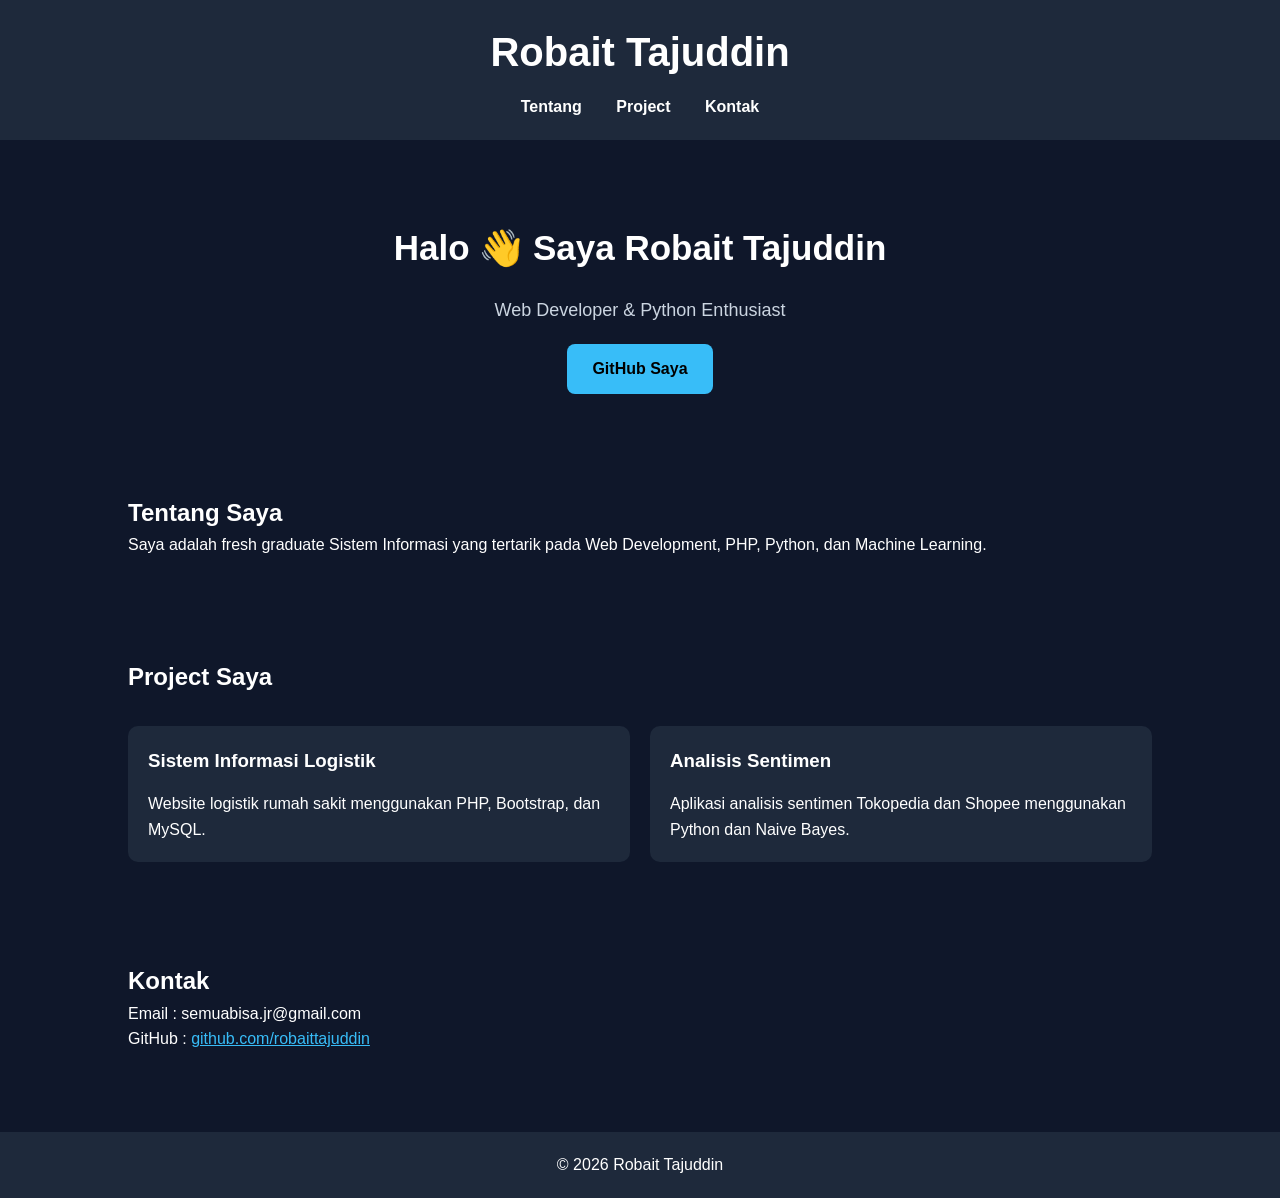
==== index.html @ 6ef772b9 "menambah website portofolio" ====
<!DOCTYPE html>
<html lang="id">
<head>
    <meta charset="UTF-8">
    <meta name="viewport" content="width=device-width, initial-scale=1.0">
    <title>Portofolio Robait Tajuddin</title>

    <style>
        *{
            margin:0;
            padding:0;
            box-sizing:border-box;
            font-family:Arial, Helvetica, sans-serif;
        }

        body{
            background:#0f172a;
            color:white;
            line-height:1.6;
        }

        header{
            background:#1e293b;
            padding:20px;
            text-align:center;
        }

        header h1{
            font-size:40px;
        }

        nav{
            margin-top:10px;
        }

        nav a{
            color:white;
            text-decoration:none;
            margin:0 15px;
            font-weight:bold;
        }

        section{
            padding:50px 10%;
        }

        .hero{
            text-align:center;
            padding-top:80px;
        }

        .hero h2{
            font-size:35px;
            margin-bottom:20px;
        }

        .hero p{
            font-size:18px;
            color:#cbd5e1;
        }

        .card-container{
            display:grid;
            grid-template-columns:repeat(auto-fit,minmax(250px,1fr));
            gap:20px;
            margin-top:30px;
        }

        .card{
            background:#1e293b;
            padding:20px;
            border-radius:10px;
        }

        .card h3{
            margin-bottom:15px;
        }

        footer{
            text-align:center;
            padding:20px;
            background:#1e293b;
            margin-top:30px;
        }

        .btn{
            display:inline-block;
            margin-top:20px;
            padding:12px 25px;
            background:#38bdf8;
            color:black;
            text-decoration:none;
            border-radius:8px;
            font-weight:bold;
        }

    </style>
</head>
<body>

    <header>
        <h1>Robait Tajuddin</h1>

        <nav>
            <a href="#about">Tentang</a>
            <a href="#project">Project</a>
            <a href="#contact">Kontak</a>
        </nav>
    </header>

    <section class="hero">
        <h2>Halo 👋 Saya Robait Tajuddin</h2>

        <p>
            Web Developer & Python Enthusiast
        </p>

        <a href="https://github.com/robaittajuddin" class="btn">
            GitHub Saya
        </a>
    </section>

    <section id="about">
        <h2>Tentang Saya</h2>

        <p>
            Saya adalah fresh graduate Sistem Informasi yang tertarik
            pada Web Development, PHP, Python, dan Machine Learning.
        </p>
    </section>

    <section id="project">
        <h2>Project Saya</h2>

        <div class="card-container">

            <div class="card">
                <h3>Sistem Informasi Logistik</h3>

                <p>
                    Website logistik rumah sakit menggunakan
                    PHP, Bootstrap, dan MySQL.
                </p>
            </div>

            <div class="card">
                <h3>Analisis Sentimen</h3>

                <p>
                    Aplikasi analisis sentimen Tokopedia dan Shopee
                    menggunakan Python dan Naive Bayes.
                </p>
            </div>

        </div>
    </section>

    <section id="contact">
        <h2>Kontak</h2>

        <p>Email : semuabisa.jr@gmail.com</p>

        <p>
            GitHub :
            <a href="https://github.com/robaittajuddin" style="color:#38bdf8;">
                github.com/robaittajuddin
            </a>
        </p>
    </section>

    <footer>
        <p>© 2026 Robait Tajuddin</p>
    </footer>

</body>
</html>
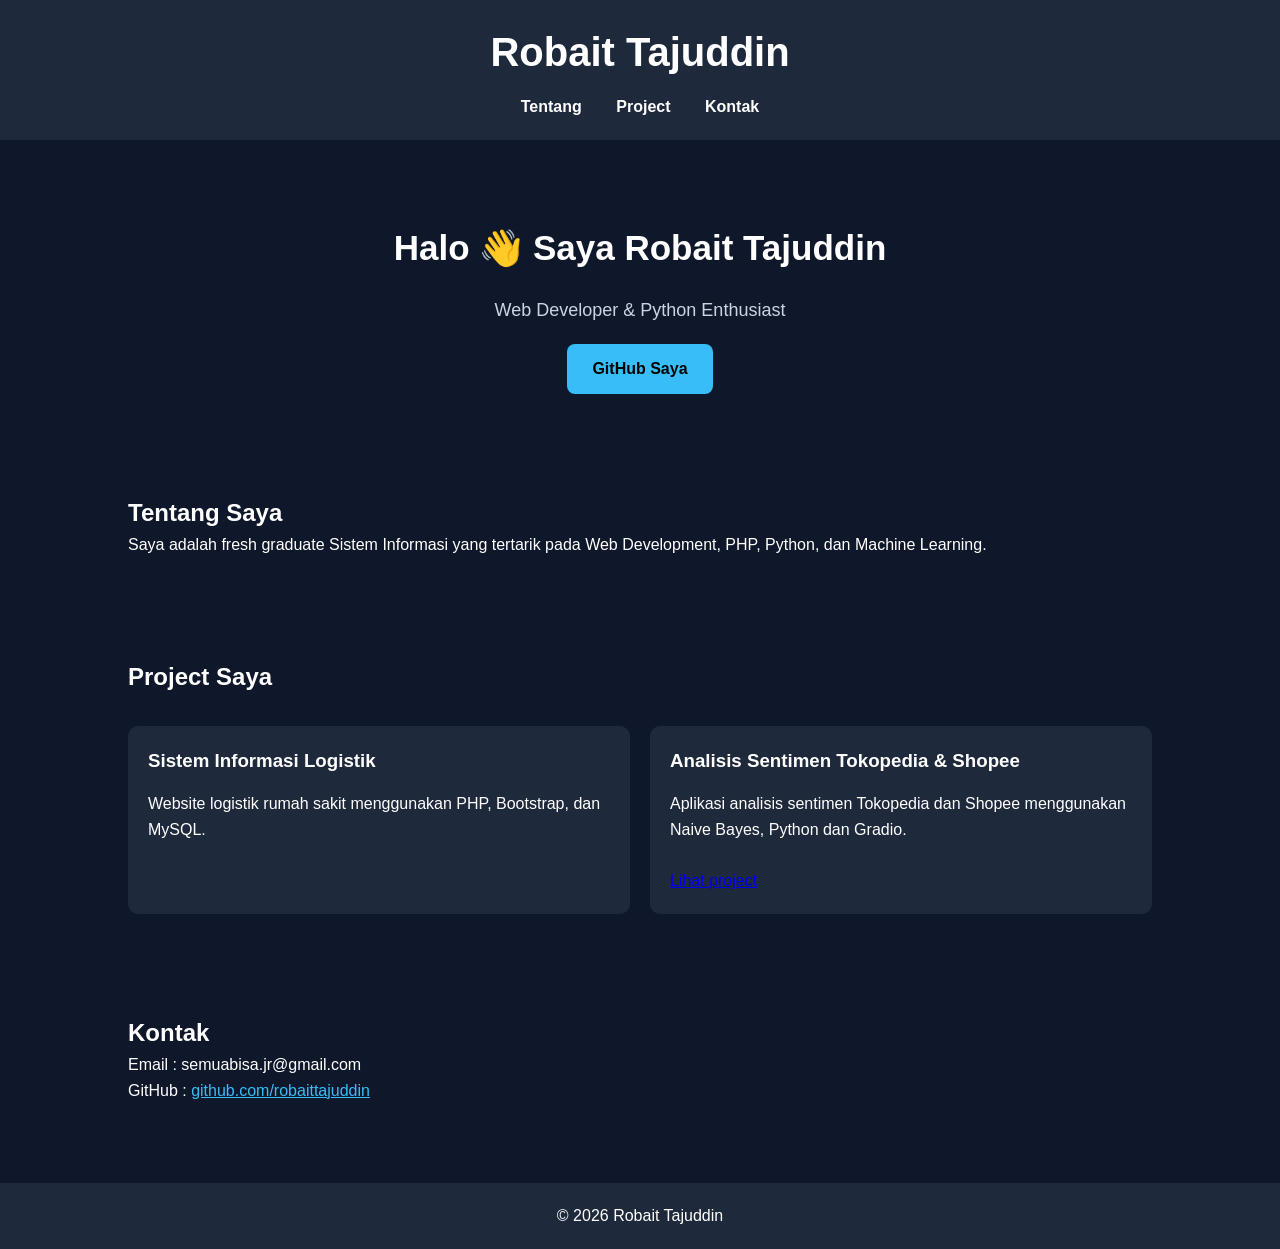
==== commit 5acd910e: "menambahkan project analisis sentimen" ====
--- a/index.html
+++ b/index.html
@@ -144,12 +144,14 @@
             </div>
 
             <div class="card">
-                <h3>Analisis Sentimen</h3>
+                <h3>Analisis Sentimen Tokopedia & Shopee</h3>
 
                 <p>
                     Aplikasi analisis sentimen Tokopedia dan Shopee
-                    menggunakan Python dan Naive Bayes.
+                    menggunakan Naive Bayes, Python dan Gradio.
                 </p>
+                <br>
+                <a href="https://github.com/robaittajuddin/portofolio/tree/main/project/analisis sentimen">Lihat project</a>
             </div>
 
         </div>
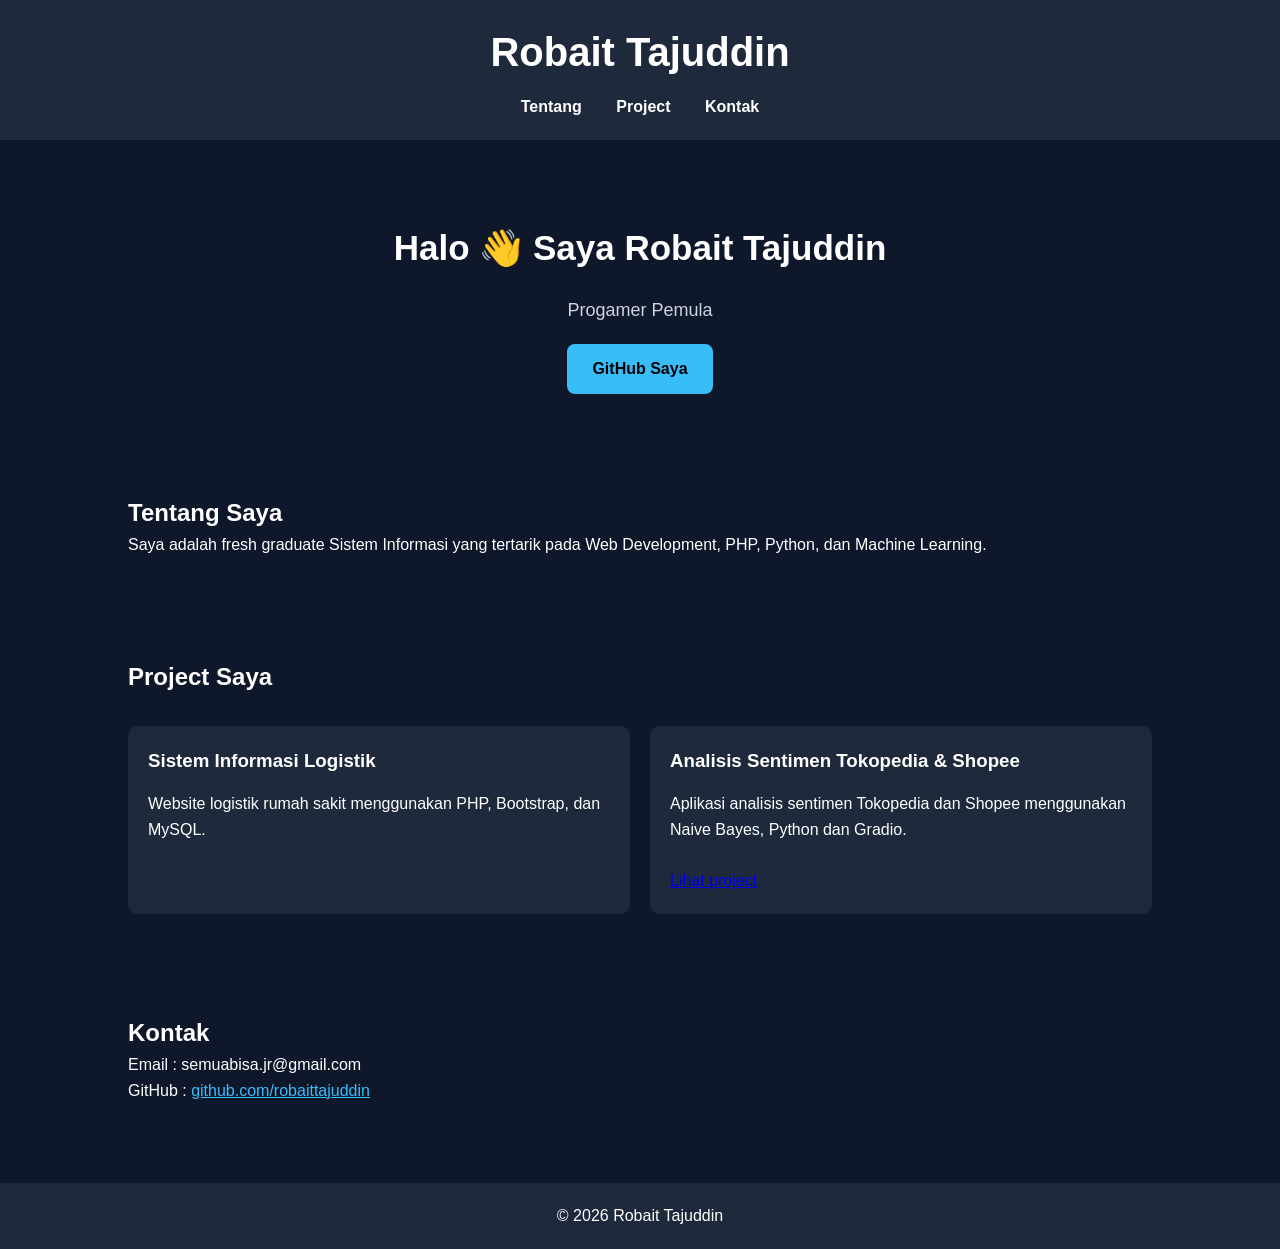
==== commit 27582de3: "edit tutor aplikasi analisis sentimen" ====
--- a/index.html
+++ b/index.html
@@ -112,7 +112,7 @@
         <h2>Halo 👋 Saya Robait Tajuddin</h2>
 
         <p>
-            Web Developer & Python Enthusiast
+            Progamer Pemula
         </p>
 
         <a href="https://github.com/robaittajuddin" class="btn">
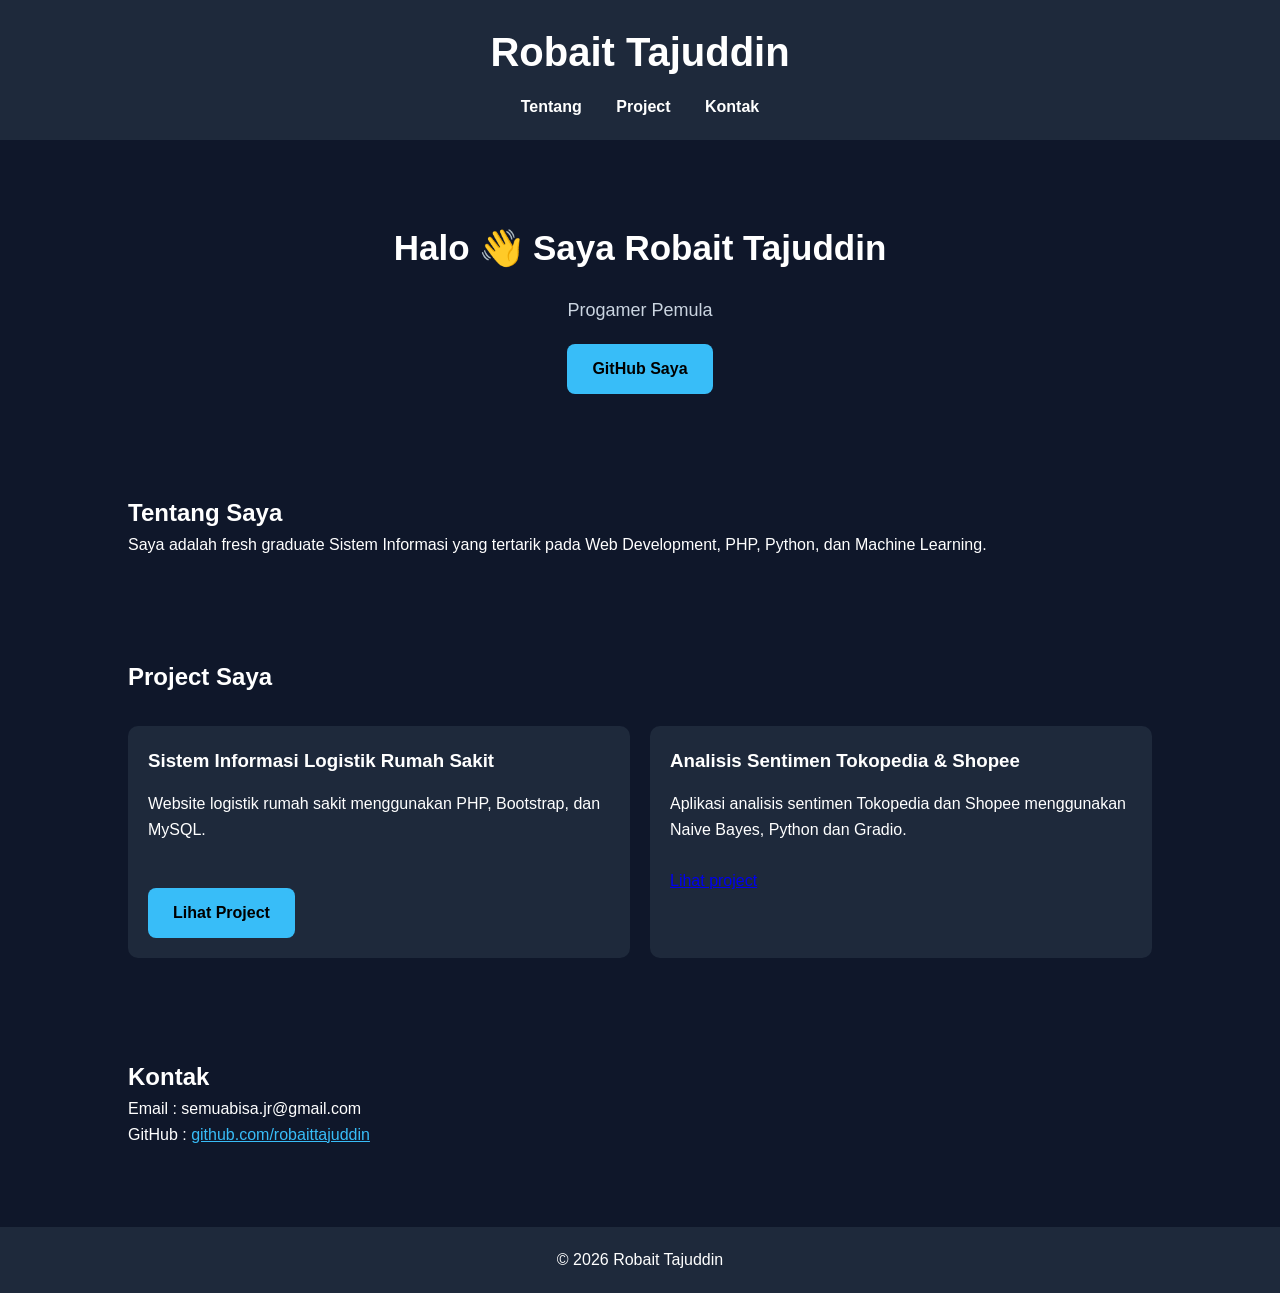
==== commit cb593290: "menambahkan aplikasi logistik dan edit portofolio" ====
--- a/index.html
+++ b/index.html
@@ -135,12 +135,18 @@
         <div class="card-container">
 
             <div class="card">
-                <h3>Sistem Informasi Logistik</h3>
+                <h3>Sistem Informasi Logistik Rumah Sakit</h3>
 
                 <p>
                     Website logistik rumah sakit menggunakan
                     PHP, Bootstrap, dan MySQL.
                 </p>
+
+                <br>
+
+                <a href="https://github.com/robaittajuddin/portofolio/tree/main/project/logistik rs"
+                class="btn">
+                Lihat Project</a>
             </div>
 
             <div class="card">
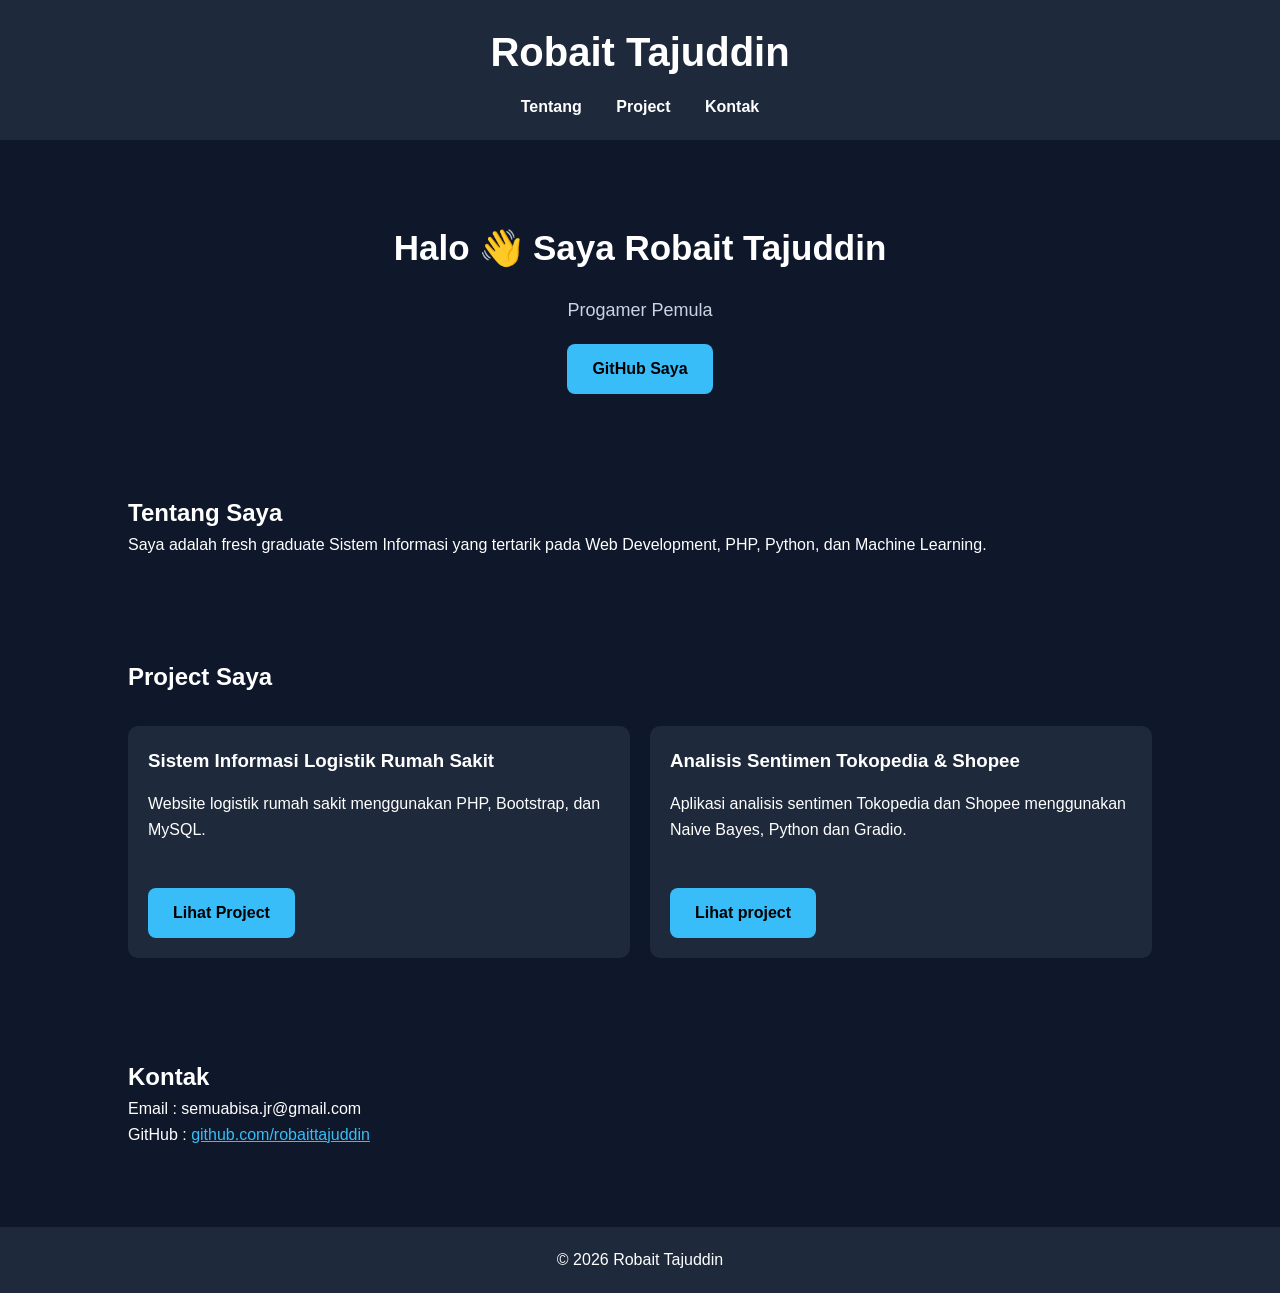
==== commit 5e5cd61c: "update portofolio" ====
--- a/index.html
+++ b/index.html
@@ -157,7 +157,7 @@
                     menggunakan Naive Bayes, Python dan Gradio.
                 </p>
                 <br>
-                <a href="https://github.com/robaittajuddin/portofolio/tree/main/project/analisis sentimen">Lihat project</a>
+                <a href="https://github.com/robaittajuddin/portofolio/tree/main/project/analisis sentimen" class="btn">Lihat project</a>
             </div>
 
         </div>
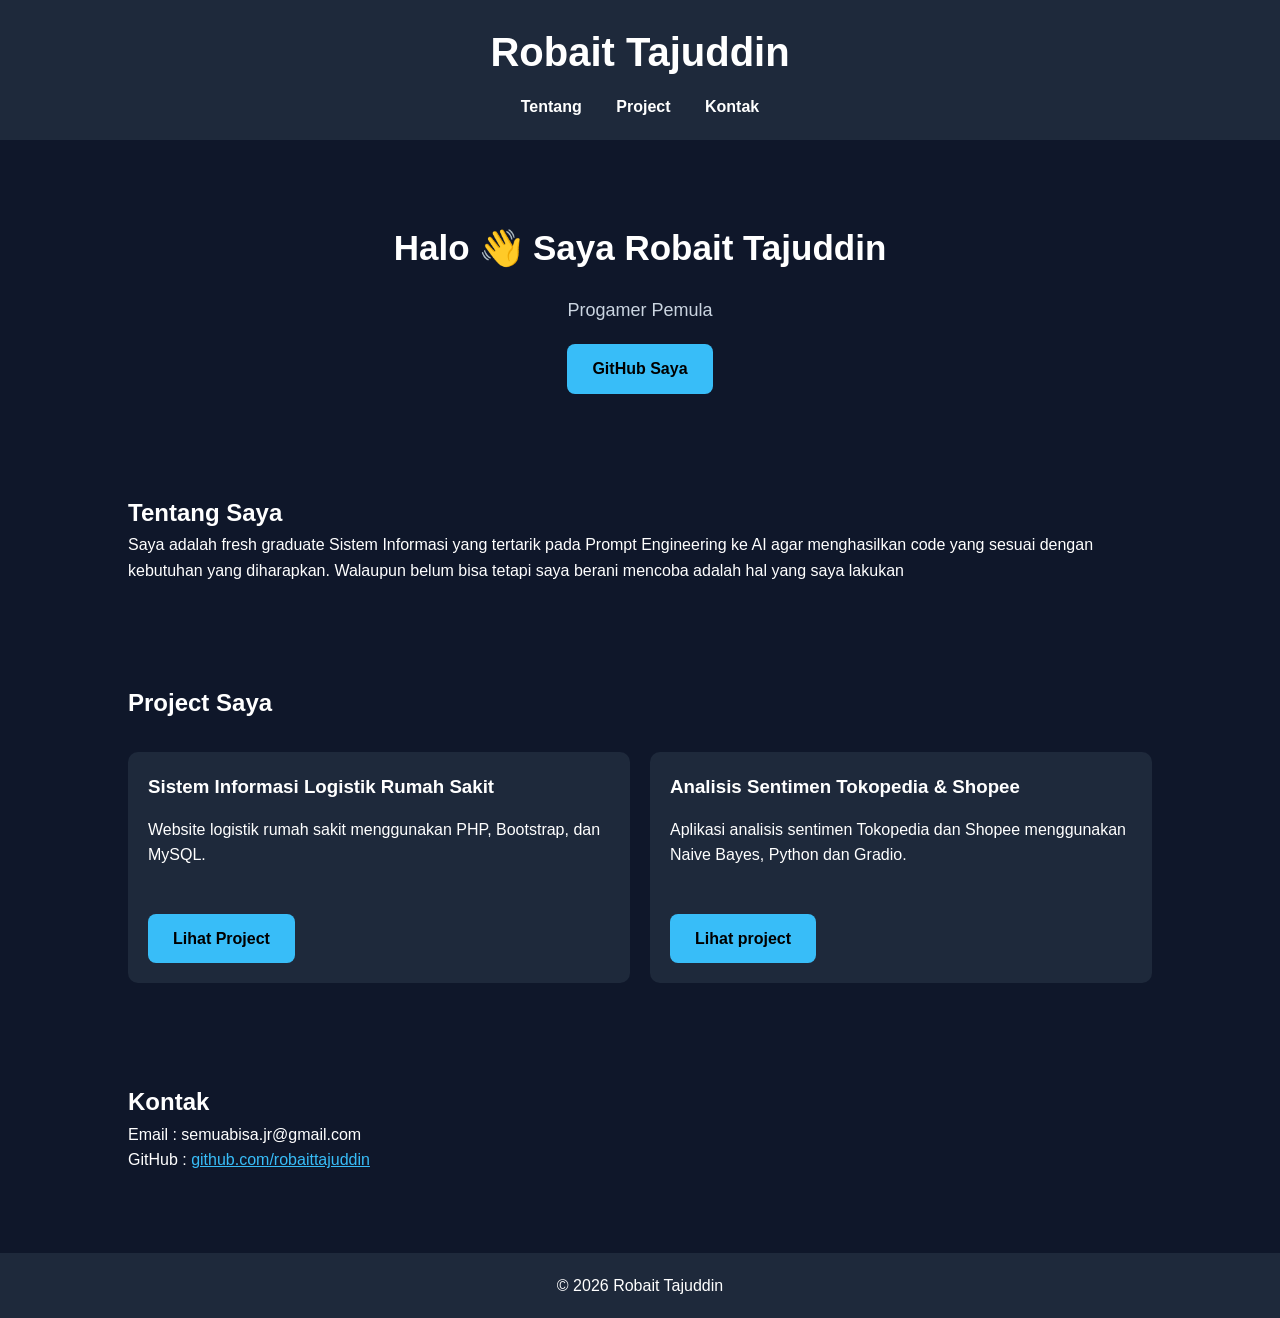
==== commit 1ca29bf7: "update portofolio" ====
--- a/index.html
+++ b/index.html
@@ -125,7 +125,8 @@
 
         <p>
             Saya adalah fresh graduate Sistem Informasi yang tertarik
-            pada Web Development, PHP, Python, dan Machine Learning.
+            pada Prompt Engineering ke AI agar menghasilkan code yang sesuai
+            dengan kebutuhan yang diharapkan. Walaupun belum bisa tetapi saya berani mencoba adalah hal yang saya lakukan
         </p>
     </section>
 
@@ -144,9 +145,8 @@
 
                 <br>
 
-                <a href="https://github.com/robaittajuddin/portofolio/tree/main/project/logistik rs"
-                class="btn">
-                Lihat Project</a>
+                <a href="https://github.com/robaittajuddin/portofolio/tree/main/project/logistik-rs"
+                class="btn">Lihat Project</a>
             </div>
 
             <div class="card">
@@ -157,7 +157,8 @@
                     menggunakan Naive Bayes, Python dan Gradio.
                 </p>
                 <br>
-                <a href="https://github.com/robaittajuddin/portofolio/tree/main/project/analisis sentimen" class="btn">Lihat project</a>
+                <a href="https://github.com/robaittajuddin/portofolio/tree/main/project/analisis-sentimen" 
+                class="btn">Lihat project</a>
             </div>
 
         </div>
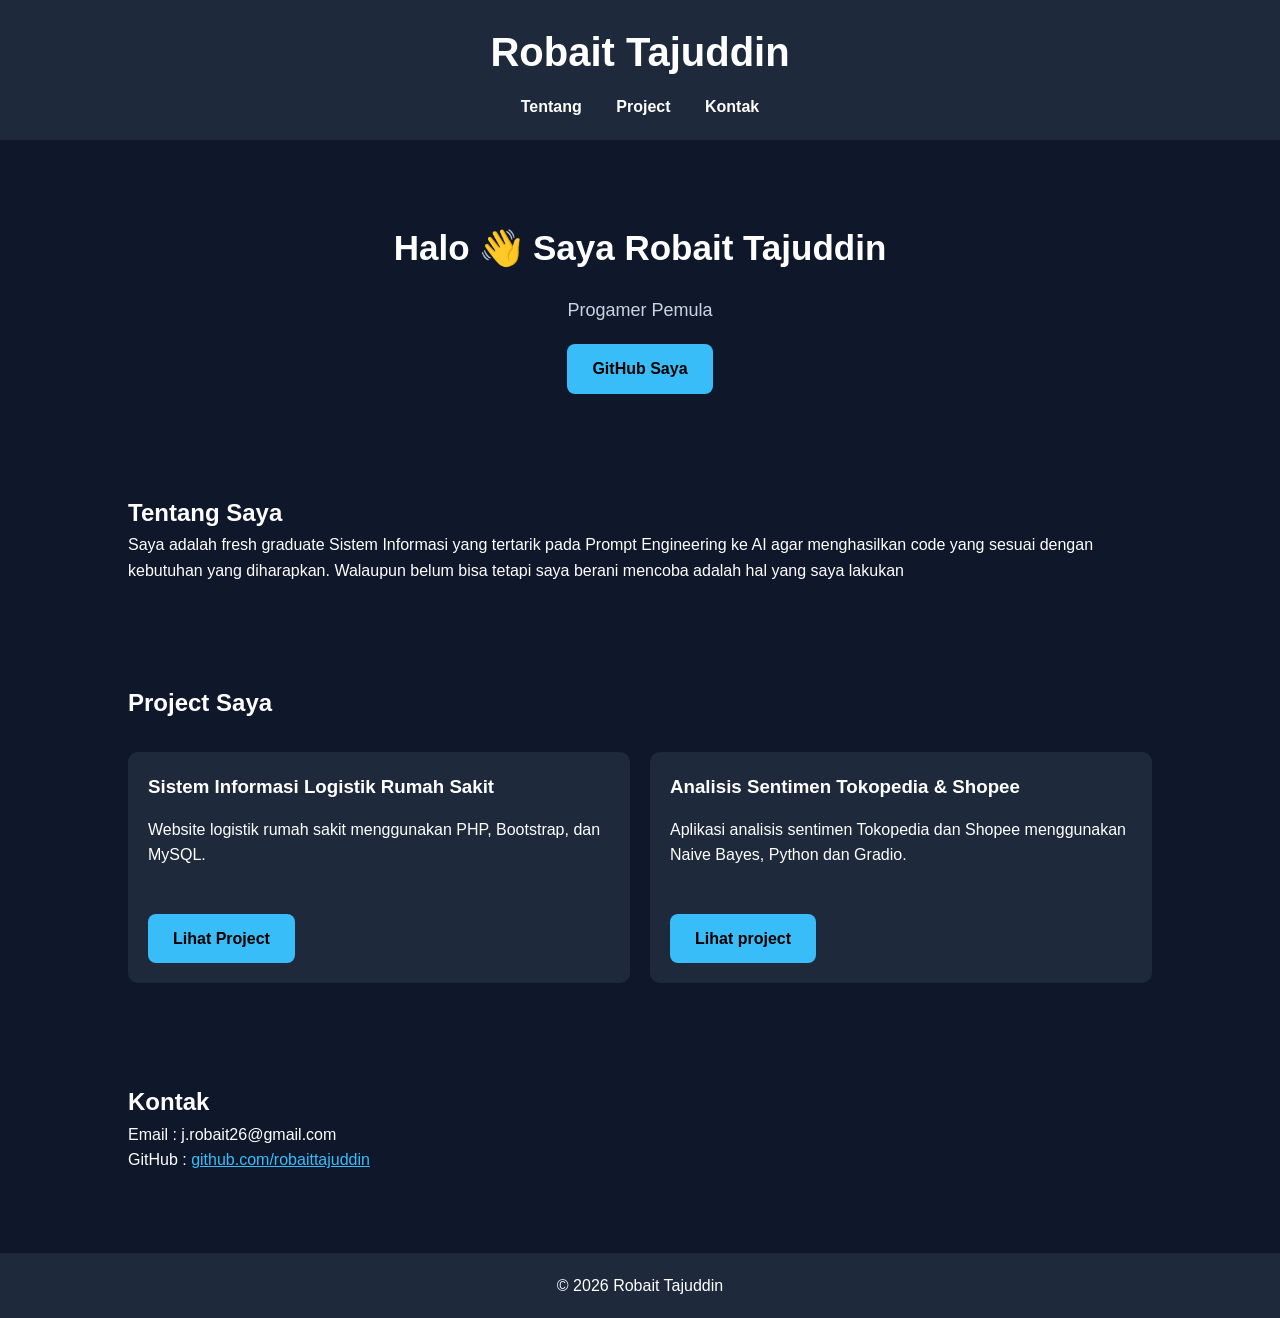
==== commit 64d1d7d8: "Update index.html mengganti email" ====
--- a/index.html
+++ b/index.html
@@ -167,7 +167,7 @@
     <section id="contact">
         <h2>Kontak</h2>
 
-        <p>Email : semuabisa.jr@gmail.com</p>
+        <p>Email : j.robait26@gmail.com</p>
 
         <p>
             GitHub :
@@ -182,4 +182,4 @@
     </footer>
 
 </body>
-</html>+</html>
